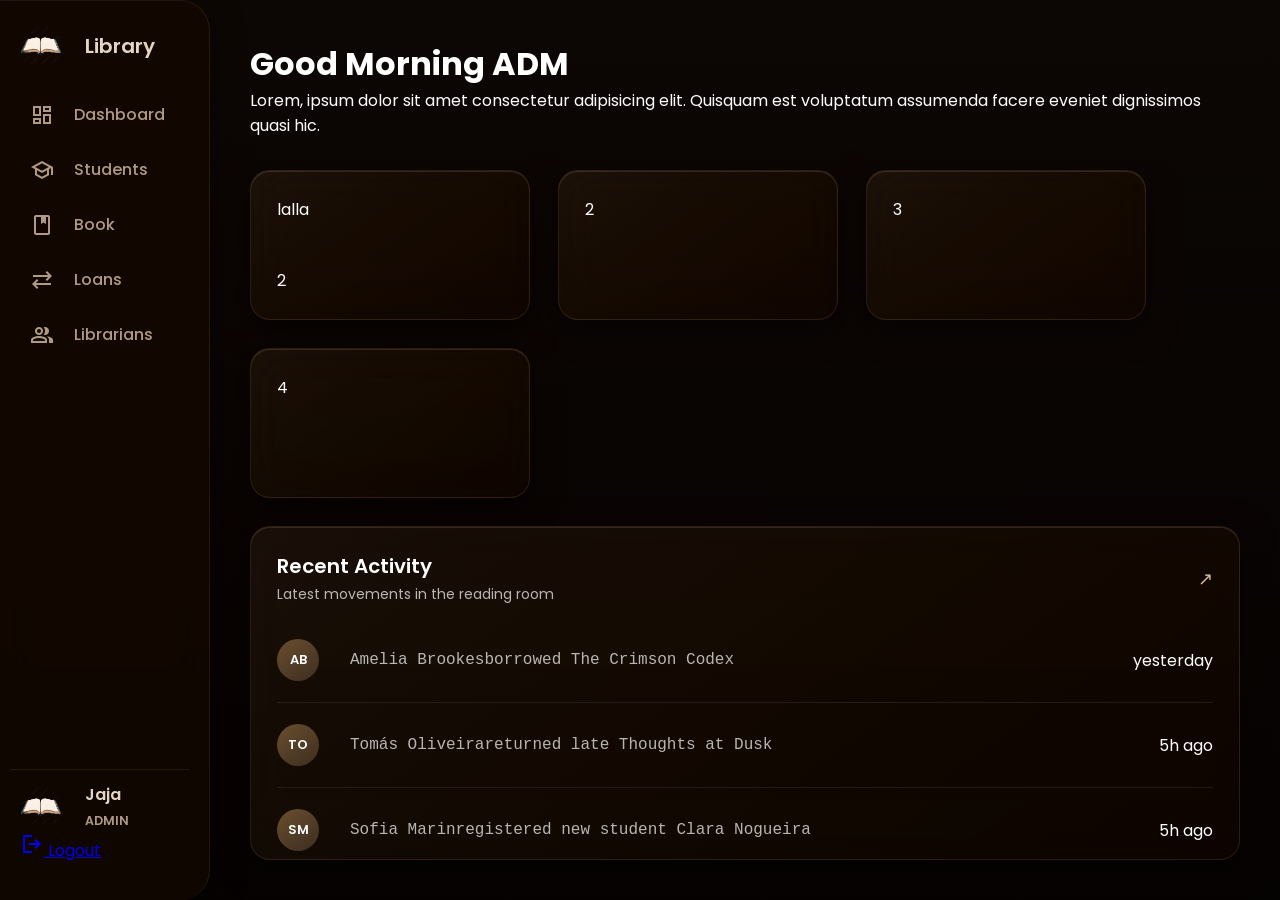
==== index.html @ 82746678 "Dashboard e students (arrumar scroll da tabela)." ====
<!DOCTYPE html>
<html lang="en">
<head>
    <meta charset="UTF-8">
    <meta name="viewport" content="width=device-width, initial-scale=1.0">
    <link rel="stylesheet" href="CSS/style.css">
    <script src="JS/script.js" defer></script>
    <title>Document</title>
</head>
<body>
    <div class="layout">
        <div id="sidebar"></div>
        <div class="container">
            <header>
                <h1>Good Morning ADM</h1>
                <p>Lorem, ipsum dolor sit amet consectetur adipisicing elit. Quisquam est voluptatum assumenda facere eveniet dignissimos quasi hic.</p>
            </header>

            <div class="parent">
                <div class="card">
                    <div>lalla</div>
                    <div>2</div>
                </div>
                <div class="card">2</div>
                <div class="card">3</div>
                <div class="card">4</div>
            </div>

            <!-- <div class="recente">
                <p>LALALALALA</p>
                <div class="lista">
                    <div class="dados">s</div>
                    <div class="dados">s</div>
                    <div class="dados">s</div>
                    <div class="dados">a</div>
                    <div class="dados">b</div>
                    <div class="dados">c</div>
                    <div class="dados">s</div>
                    <div class="dados">s</div>
                    <div class="dados">s</div>
                    <div class="dados">s</div>
                    <div class="dados">s</div>
                    <div class="dados">s</div>
                    <div class="dados">s</div>
                    <div class="dados">s</div>
                    <div class="dados">s</div>
                    <div class="dados">s</div>
                    <div class="dados">s</div>
                    <div class="dados">s</div>
                    <div class="dados">s</div>
                    <div class="dados">s</div>
                    <div class="dados">s</div>
                    <div class="dados">s</div>
                </div>
            </div> -->
            <div class="recente">

                <div class="recente-header">
                    <div>
                        <h2>Recent Activity</h2>
                        <span>Latest movements in the reading room</span>
                    </div>

                    <div class="icon">↗</div>
                </div>

                <div class="lista">
                </div>
            </div>
        </div>
    </div>


<script type="module">
    import {loadSideBar} from '/JS/layout.js';

    await loadSideBar();
</script>
</body>
</html>
---- CSS/style.css ----
:root {
  /* ======================
       BASE BACKGROUND
    ====================== */

  /* Deep warm brown background */
  --background-base: #140f0a;

  /* ======================
       BACKGROUND IMAGE
    ====================== */

  --background-image: url("https://wallpapers.com/images/hd/old-library-books-drawing-ulme7n8ce4bsuabu.jpg");

  /* ======================
       GRADIENT OVERLAY
    ====================== */

  /* Top lighter atmosphere */
  --overlay-top: hsla(30, 27%, 6%, 0);

  /* Bottom stronger readability */
  --overlay-bottom: hsla(25, 30%, 4%, 0.85);

  --gradient-overlay: linear-gradient(
    180deg,
    var(--overlay-top),
    var(--overlay-bottom)
  );

  /* ======================
       GLASS CARD SURFACE
    ====================== */

  --glass-light: hsla(36, 40%, 70%, 0.08);
  --glass-dark: hsla(28, 20%, 12%, 0.4);

  --gradient-card: linear-gradient(
    145deg,
    var(--glass-light),
    var(--glass-dark)
  );

  /* Glass Effect */
  --glass-blur: blur(18px);
  --glass-saturation: saturate(140%);

  /* ======================
       GLASS BORDER
    ====================== */

  --glass-border: hsla(36, 40%, 70%, 0.18);

  /* ======================
       SHADOWS & LIGHTING
    ====================== */

  /* Floating card shadow */
  --shadow-glass: 0 8px 32px hsla(20, 30%, 4%, 0.6);

  /* Internal light highlight */
  --highlight-inset: inset 0 1px 0 hsla(36, 60%, 80%, 0.08);

  /* ======================
       TEXT COLORS
    ====================== */

  --text-primary: #ffffff;
  --text-secondary: rgba(255, 255, 255, 0.7);

  /* ======================
       ACCENT COLORS
    ====================== */

  --accent-gold: hsl(36, 40%, 70%);
  --accent-hover: hsl(36, 40%, 60%);

  /* ======================
       RADIUS
    ====================== */

  --radius-lg: 16px;
  --radius-xl: 20px;
}

/* body{
    min-height: 100vh;
    margin: 0;
    overflow: hidden;
    background:
        linear-gradient(rgba(0,0,0,0.1), rgba(0,0,0,0.9)),
        url("https://wallpapers.com/images/hd/old-library-books-drawing-ulme7n8ce4bsuabu.jpg");
    background-position: center;
    background-repeat: no-repeat;
    background-size: cover;
    background-attachment: fixed;

} */
html {
  height: 100%;
  margin: 0;
  overflow: hidden;
}

body {
  height: 100%;
  margin: 0;
  background-color: var(--background-base);
  background-image: var(--gradient-overlay), var(--background-image);
  overflow: hidden;
  background-position: center;
  background-size: cover;
  background-attachment: fixed;

  color: var(--text-primary);
}

.layout {
  display: flex;
  height: 100vh; /* controla a viewport */
  overflow: hidden;
}

/* .container {
  flex: 1;
  padding: 40px;

  display: grid;
  grid-template-rows: auto auto 1fr;
  gap: 28px; */

/* height: 100vh; */
/* align-items: start;
  min-height: 0;
  overflow: hidden;
} */

.container {
  flex: 1;
  padding: 40px;

  display: grid;
  grid-template-rows: auto auto minmax(0, 1fr);

  gap: 28px;
  /* align-items: start; */
  align-items: stretch;

  min-height: 0;

  overflow: hidden; /* ← ADICIONAR */
  height: 100%; /* ← ADICIONAR */
  box-sizing: border-box; /* ← ADICIONAR (para padding não estourar) */
}

.parent {
  display: grid;

  /* 4 cards lado a lado */
  /* grid-template-columns: repeat(auto-fit, minmax(220px, 1fr)); */
  grid-template-columns: repeat(auto-fit, minmax(220px, 280px));

  gap: 28px;
  margin-top: 4px;
  justify-content: start;
  /* background-color: red; */
}

.card {
  padding: 26px;

  background: var(--gradient-card);
  backdrop-filter: var(--glass-blur) var(--glass-saturation);

  border: 1px solid var(--glass-border);
  border-radius: var(--radius-xl);

  box-shadow: var(--shadow-glass), var(--highlight-inset);

  display: flex;
  flex-direction: column;
  justify-content: space-between;

  min-height: 150px;

  transition: 0.3s ease;
}

/* .lista{
    width: 100%;
    background: var(--gradient-card);
    backdrop-filter: var(--glass-blur) var(--glass-saturation);

    border: 1px solid var(--glass-border);
    border-radius: var(--radius-xl);

    box-shadow:
        var(--shadow-glass),
        var(--highlight-inset);
    
    display: flex;
    flex-direction: column;
    justify-content: space-between;
    padding: 26px;
} */

/* .recente{
  display: flex;
  flex-direction: column;

  overflow-y: auto; SCROLL AQUI

  min-height: 0;
  padding: 26px;
  box-sizing: border-box;
  background-color: purple;
/* } */ 

.recente {
  display: flex;
  flex-direction: column;

  background: var(--gradient-card);
  backdrop-filter: var(--glass-blur) var(--glass-saturation);

  border: 1px solid var(--glass-border);
  border-radius: var(--radius-xl);

  box-shadow:
    var(--shadow-glass),
    var(--highlight-inset);

  min-height: 0;
  overflow: hidden;
}
.recente-header {
  display: flex;
  justify-content: space-between;
  align-items: center;

  padding: 24px 26px 12px 26px;
}

.recente-header h2 {
  margin: 0;
  font-size: 20px;
  font-weight: 600;
}

.recente-header span {
  font-size: 14px;
  color: var(--text-secondary);
}

.icon {
  color: var(--accent-gold);
  font-size: 18px;
  cursor: pointer;
}

.lista {
  display: flex;
  flex-direction: column;

  overflow-y: auto; /* SCROLL AQUI */

  min-height: 0;
  padding: 0px 26px 26px 26px;
  box-sizing: border-box;
}

/* Largura da barra */
.lista::-webkit-scrollbar {
  width: 6px;
}

/* O trilho (fundo da barra) */
.lista::-webkit-scrollbar-track {
  background: transparent;
}

/* O "polegar" (parte que você arrasta) */
.lista::-webkit-scrollbar-thumb {
  background: var(--glass-border);
  border-radius: 999px;
}

/* Hover no polegar */
.lista::-webkit-scrollbar-thumb:hover {
  background: var(--accent-gold);
}

.recente p {
  font-size: medium;
  font-family: "Courier New", Courier, monospace;
  flex: 0 0 auto;
  padding: 15px;
  margin: 0;
}

/*.dados {
  margin-top: 15px;
  background-color: pink;
  flex-shrink: 0;

}*/
.dados {
  display: flex;
  align-items: center;
  gap: 16px;

  padding: 18px 0;

  border-bottom: 1px solid rgba(255,255,255,0.08);
}

.dados:last-child {
  border-bottom: none;
}

.avatar {
  width: 42px;
  height: 42px;

  border-radius: 50%;

  display: flex;
  align-items: center;
  justify-content: center;

  font-size: 13px;
  font-weight: 600;

  background: linear-gradient(
    145deg,
    hsl(32,40%,30%),
    hsl(30,30%,18%)
  );

  color: white;
}


.info {
  flex: 1;
}

.info p {
  margin: 0;
  color: var(--text-secondary);
}

.info strong {
  color: var(--text-primary);
}
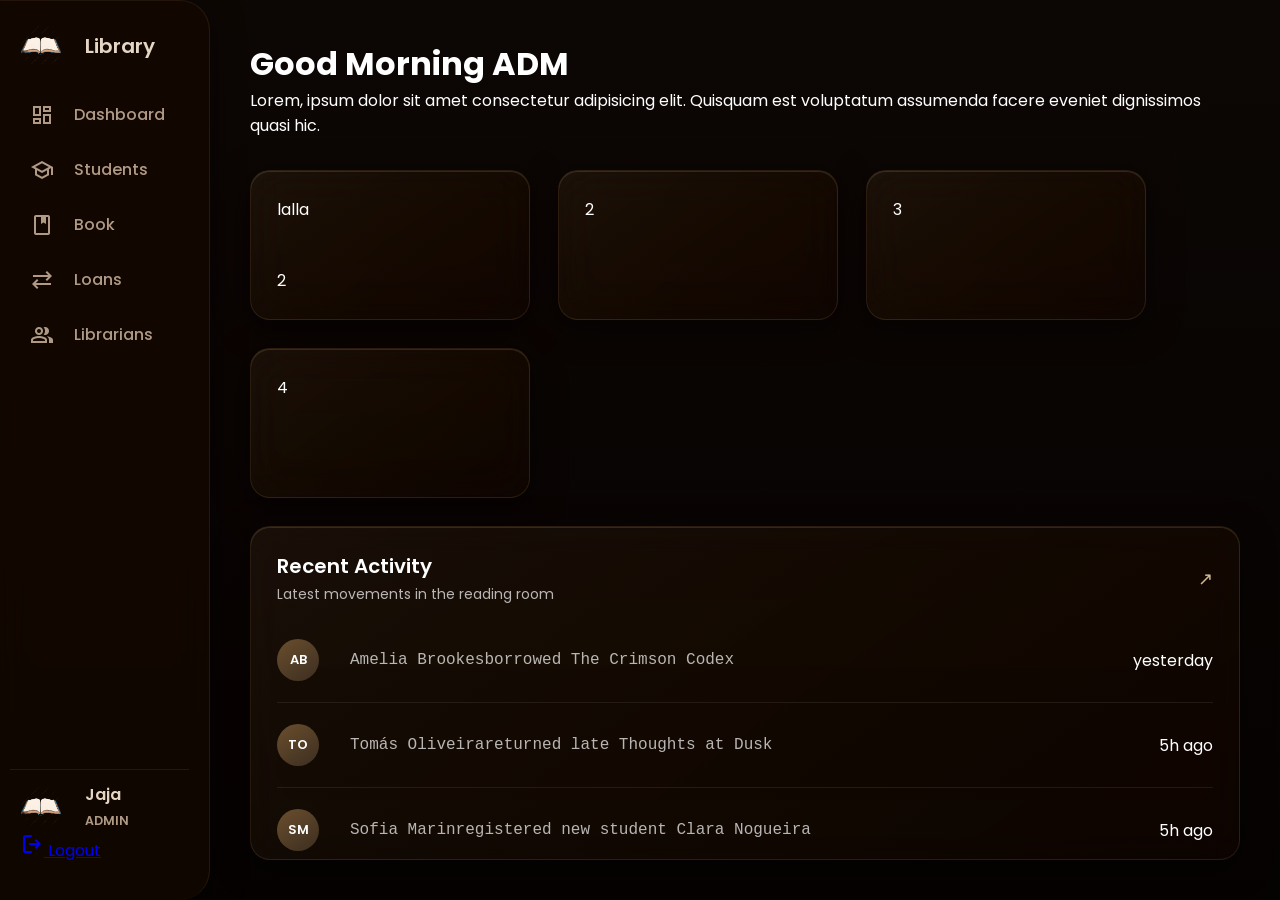
==== commit be580955: "inicio da tela de cadastro de alunos." ====
--- a/index.html
+++ b/index.html
@@ -4,7 +4,7 @@
     <meta charset="UTF-8">
     <meta name="viewport" content="width=device-width, initial-scale=1.0">
     <link rel="stylesheet" href="CSS/style.css">
-    <script src="JS/script.js" defer></script>
+
     <title>Document</title>
 </head>
 <body>
@@ -73,8 +73,10 @@
 
 <script type="module">
     import {loadSideBar} from '/JS/layout.js';
+    import {Dados} from '/JS/script.js';
 
     await loadSideBar();
+    Dados();
 </script>
 </body>
 </html>
